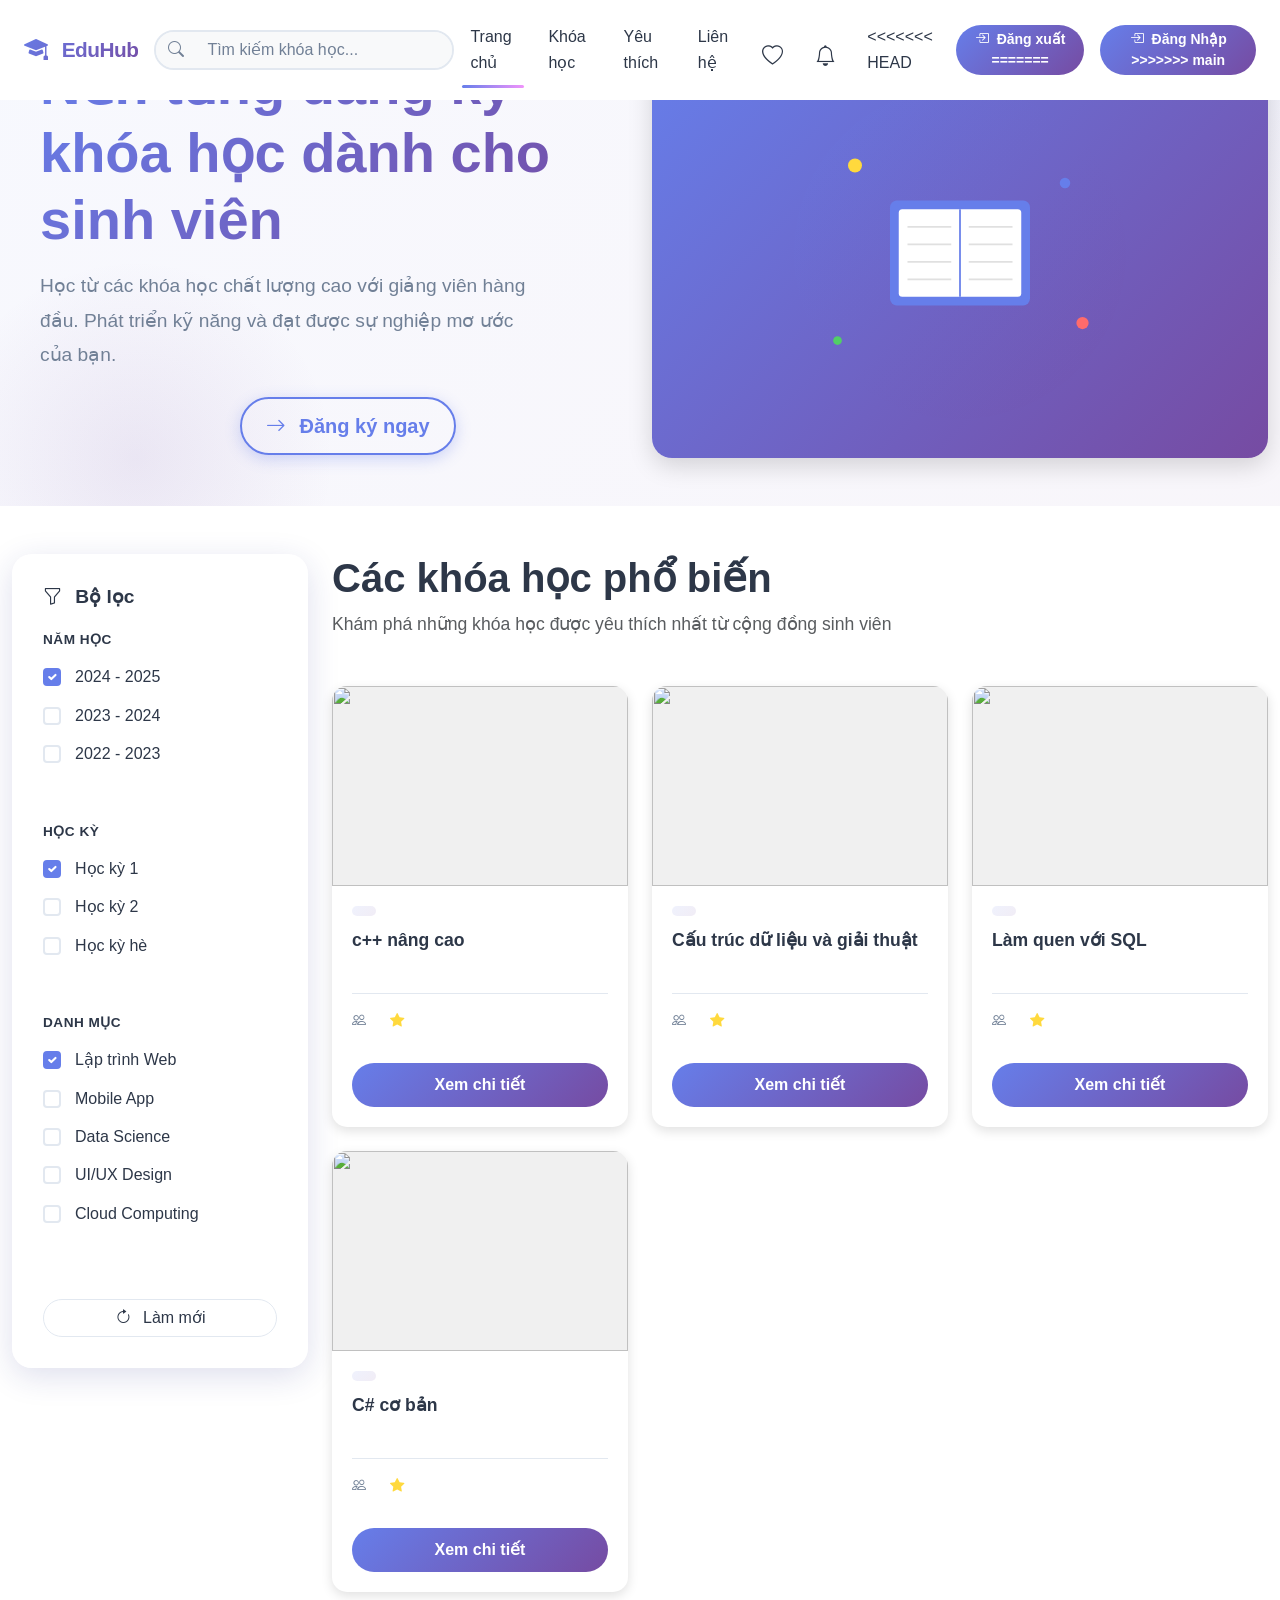
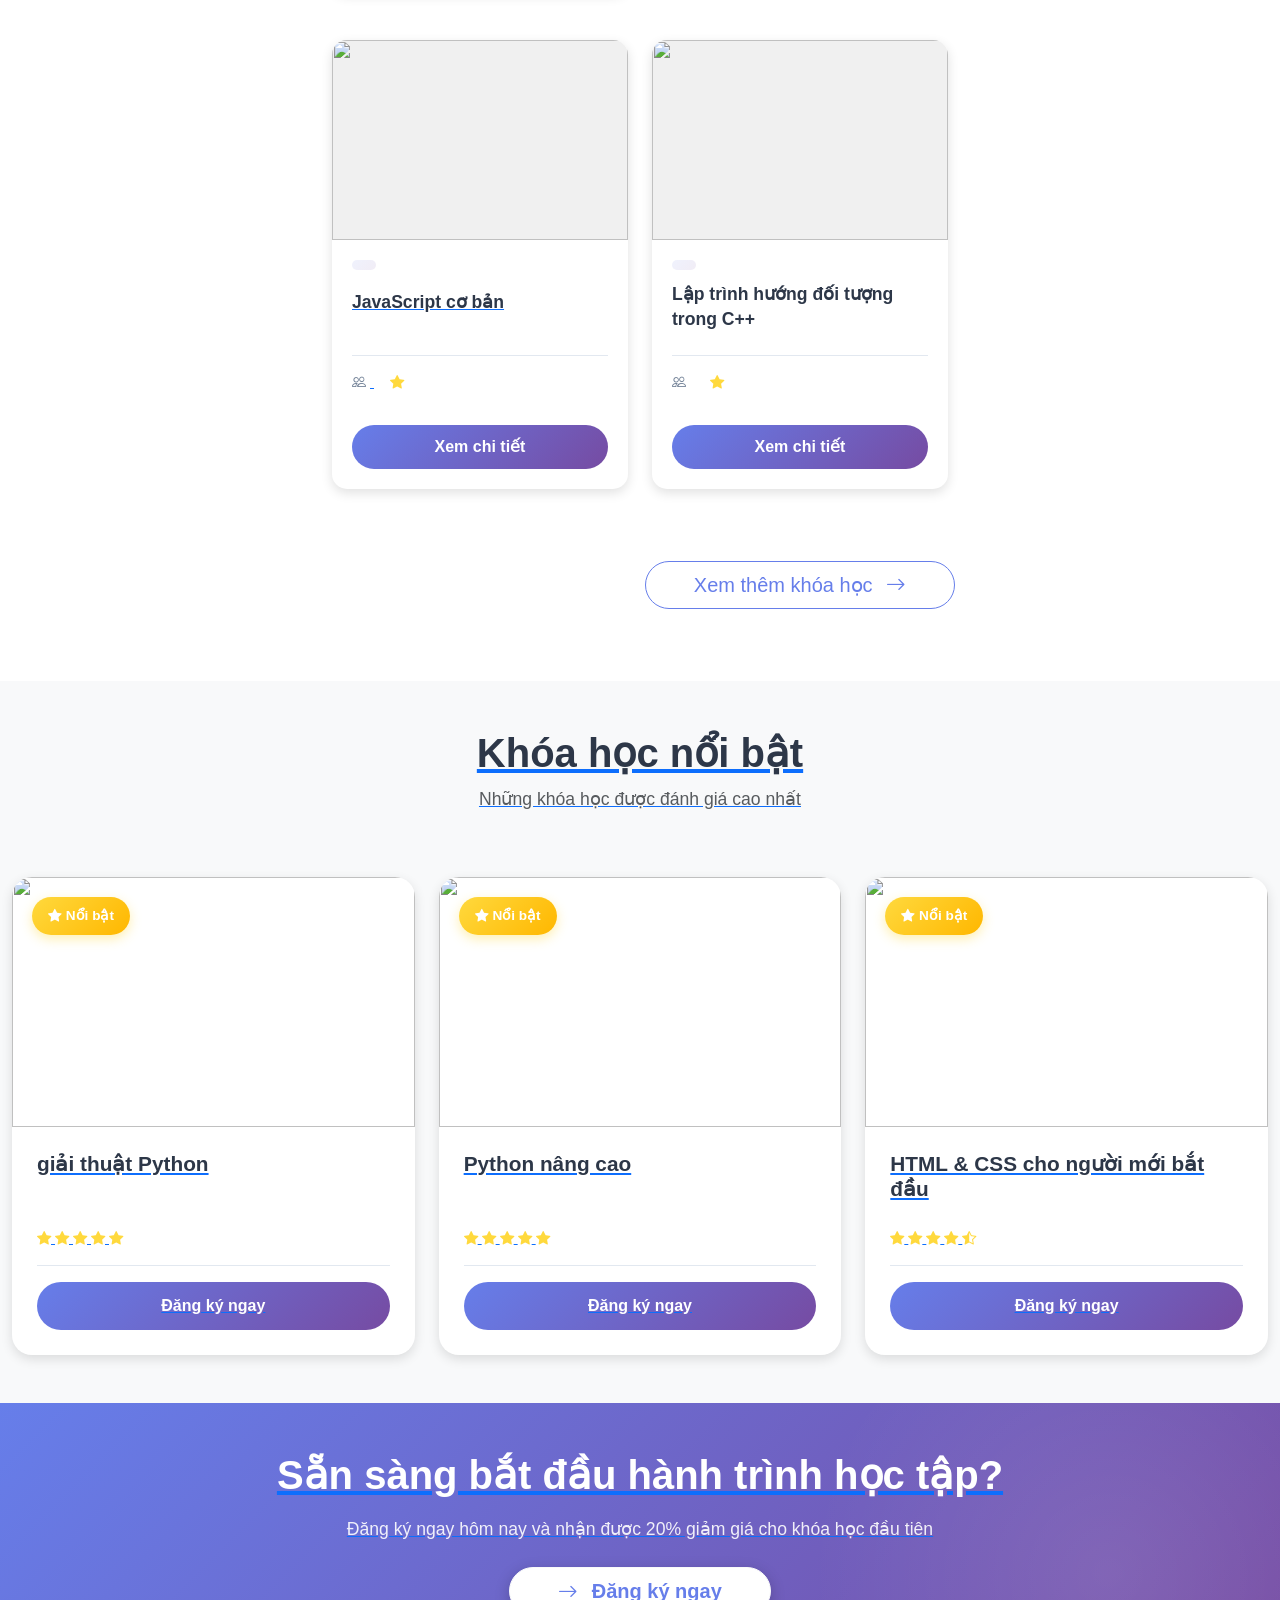
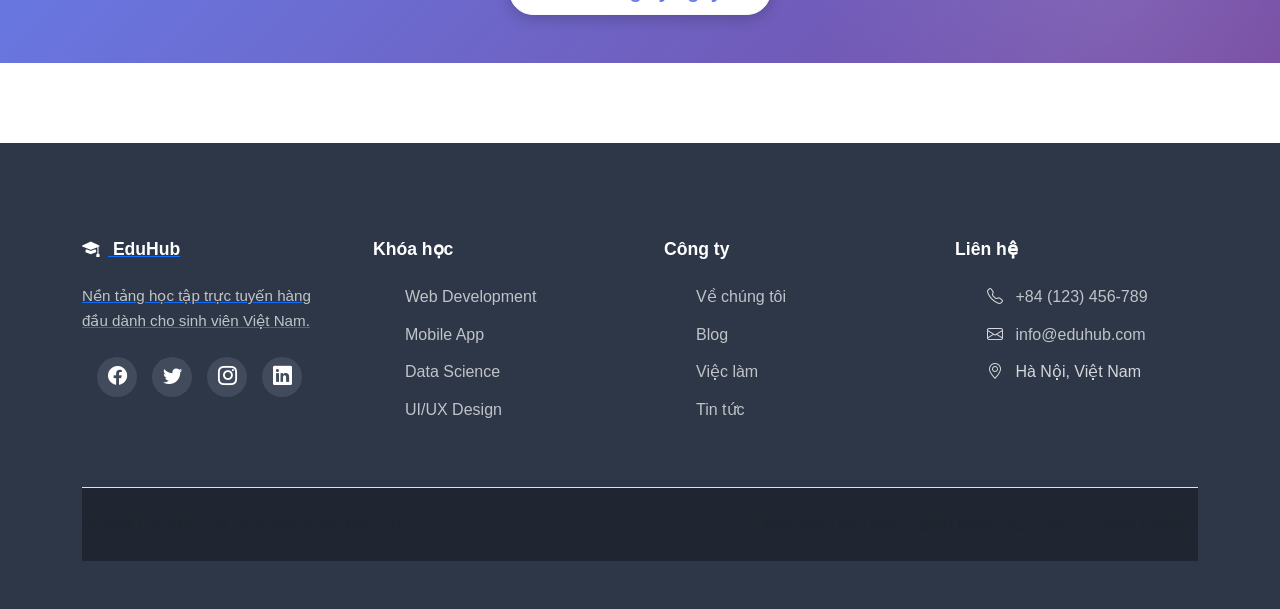
==== admin-features.html @ bdb5ed6a "đã sửa admin bao gồm api" ====
<!DOCTYPE html>
<html lang="vi">
<head>
    <meta charset="UTF-8">
    <meta name="viewport" content="width=device-width, initial-scale=1.0">
    <title>Quản lý Admin - StudyNote</title>
    <link rel="stylesheet" href="CSS/admin.css">
    <link rel="stylesheet" href="https://cdnjs.cloudflare.com/ajax/libs/font-awesome/6.4.0/css/all.min.css">
    <script defer src="JavaScript/API_JS/API.js"></script>
    <style>
        .content-section {
            display: none;
            padding: 30px;
        }
        .content-section.active {
            display: block;
        }
        .btn-primary {
            background-color: #7ec041;
            color: white;
            padding: 10px 20px;
            border: none;
            border-radius: 5px;
            cursor: pointer;
            font-weight: 600;
            transition: 0.3s;
        }
        .btn-primary:hover {
            background-color: #6ba433;
        }
        .btn-danger {
            background-color: #dc3545;
            color: white;
            padding: 8px 15px;
            border: none;
            border-radius: 3px;
            cursor: pointer;
            font-size: 12px;
        }
        .btn-edit {
            background-color: #ffc107;
            color: black;
            padding: 8px 15px;
            border: none;
            border-radius: 3px;
            cursor: pointer;
            font-size: 12px;
            margin-right: 5px;
        }
        table {
            width: 100%;
            border-collapse: collapse;
            margin-top: 20px;
            background: var(--bg-card);
        }
        table thead {
            background-color: #7ec041;
            color: white;
        }
        table th, table td {
            padding: 12px;
            text-align: left;
            border-bottom: 1px solid var(--border-color);
        }
        table tbody tr:hover {
            background-color: var(--bg-hover);
        }
        .modal {
            display: none;
            position: fixed;
            z-index: 1000;
            left: 0;
            top: 0;
            width: 100%;
            height: 100%;
            background-color: rgba(0, 0, 0, 0.7);
        }
        .modal.active {
            display: flex;
            align-items: center;
            justify-content: center;
        }
        .modal-content {
            background-color: var(--bg-card);
            padding: 30px;
            border-radius: 10px;
            width: 90%;
            max-width: 500px;
            max-height: 80vh;
            overflow-y: auto;
        }
        .modal-header {
            display: flex;
            justify-content: space-between;
            align-items: center;
            margin-bottom: 20px;
        }
        .modal-header h2 {
            margin: 0;
        }
        .close {
            background: none;
            border: none;
            font-size: 28px;
            cursor: pointer;
            color: var(--text-secondary);
        }
        .form-group {
            margin-bottom: 15px;
        }
        .form-group label {
            display: block;
            margin-bottom: 5px;
            font-weight: 600;
            color: var(--text-primary);
        }
        .form-group input,
        .form-group textarea,
        .form-group select {
            width: 100%;
            padding: 10px;
            border: 1px solid var(--border-color);
            border-radius: 5px;
            background-color: var(--bg-dark);
            color: var(--text-primary);
            font-family: inherit;
        }
        .form-group textarea {
            resize: vertical;
            min-height: 100px;
        }
        .form-actions {
            display: flex;
            gap: 10px;
            justify-content: flex-end;
            margin-top: 20px;
        }
        .upload-area {
            border: 2px dashed #7ec041;
            border-radius: 8px;
            padding: 40px;
            text-align: center;
            cursor: pointer;
            transition: 0.3s;
            background-color: var(--bg-hover);
        }
        .upload-area:hover {
            background-color: rgba(126, 192, 65, 0.1);
        }
        .upload-area i {
            font-size: 48px;
            color: #7ec041;
            margin-bottom: 10px;
        }
        .uploaded-files {
            margin-top: 30px;
        }
        .file-item {
            display: flex;
            justify-content: space-between;
            align-items: center;
            padding: 12px;
            background-color: var(--bg-hover);
            border-radius: 5px;
            margin-bottom: 10px;
        }
        .file-info {
            flex: 1;
        }
        .file-name {
            font-weight: 600;
            color: var(--text-primary);
        }
        .file-size {
            font-size: 12px;
            color: var(--text-secondary);
            margin-top: 5px;
        }
        .file-actions {
            display: flex;
            gap: 10px;
        }
        .search-box {
            margin-bottom: 20px;
        }
        .search-box input {
            width: 100%;
            max-width: 400px;
            padding: 10px 15px;
            border: 1px solid var(--border-color);
            border-radius: 5px;
            background-color: var(--bg-dark);
            color: var(--text-primary);
        }
        .stats-mini {
            display: grid;
            grid-template-columns: repeat(auto-fit, minmax(200px, 1fr));
            gap: 15px;
            margin-bottom: 30px;
        }
        .stat-mini-card {
            background-color: var(--bg-hover);
            padding: 20px;
            border-radius: 8px;
            text-align: center;
        }
        .stat-mini-card .number {
            font-size: 28px;
            font-weight: 700;
            color: #7ec041;
        }
        .stat-mini-card .label {
            font-size: 14px;
            color: var(--text-secondary);
            margin-top: 5px;
        }
        .no-data {
            text-align: center;
            padding: 40px;
            color: var(--text-secondary);
        }
    </style>
</head>
<body>
    <!-- Sidebar Overlay (mobile) -->
    <div class="sidebar-overlay" id="sidebarOverlay"></div>

    <div class="container">
        <!-- Sidebar --> 
        <aside class="sidebar">
            <div class="logo">
                <span class="logo-icon">📚</span>
                <span class="logo-text">StudyNote</span>
            </div>
            <nav class="sidebar-nav">
                <div class="nav-section">
                    <p class="section-title">QUẢN LÝ</p>
                    <ul class="nav-list">
                        <li class="nav-item active" data-tab="dashboard">
                            <i class="fas fa-th-large"></i>
                            <span>Bảng điều khiển</span>
                        </li>
                        <li class="nav-item" data-tab="users">
                            <i class="fas fa-users"></i>
                            <span>Người dùng</span>
                        </li>
                        <li class="nav-item" data-tab="notes">
                            <i class="fas fa-sticky-note"></i>
                            <span>Ghi chú</span>
                        </li>
                        <li class="nav-item" data-tab="uploads">
                            <i class="fas fa-cloud-upload-alt"></i>
                            <span>Tải lên</span>
                        </li>
                        <li class="nav-item" data-tab="downloads">
                            <i class="fas fa-cloud-download-alt"></i>
                            <span>Tải xuống</span>
                        </li>
                    </ul>
                </div>
            </nav>

            <!-- Admin Profile -->
            <div class="profile-wrapper">
                <div class="admin-profile" id="adminProfileBtn">
                    <img src="https://ui-avatars.com/api/?name=Admin&background=7ec041&color=fff&size=40&rounded=true" alt="Admin">
                    <div class="profile-info">
                        <p class="profile-name">Admin</p>
                        <p class="profile-role">Quản trị viên</p>
                    </div>
                </div>
                <div id="profileDropdown">
                    <button id="logoutBtn"><i class="fas fa-sign-out-alt"></i> Đăng xuất</button>
                </div>
            </div>
        </aside>

        <!-- Main Content -->
        <main class="main-content">
            <!-- Header -->
            <header class="header">
                <div class="header-left">
                    <h1 id="pageTitle">Bảng điều khiển</h1>
                </div>
                <div class="header-right">
                    <div class="header-icons">
                        <button class="icon-btn" id="themeToggleBtn">
                            <i class="fas fa-moon"></i>
                        </button>
                    </div>
                </div>
            </header>

            <!-- Dashboard Section -->
            <div id="dashboard" class="content-section active">
                <div class="stats-mini">
                    <div class="stat-mini-card">
                        <div class="number" id="totalUsersCount">0</div>
                        <div class="label">Tổng Người dùng</div>
                    </div>
                    <div class="stat-mini-card">
                        <div class="number" id="totalNotesCount">0</div>
                        <div class="label">Tổng Ghi chú</div>
                    </div>
                    <div class="stat-mini-card">
                        <div class="number" id="totalCommentsCount">0</div>
                        <div class="label">Tổng Bình luận</div>
                    </div>
                    <div class="stat-mini-card">
                        <div class="number" id="totalReviewsCount">0</div>
                        <div class="label">Tổng Đánh giá</div>
                    </div>
                </div>
            </div>

            <!-- Users Management Section -->
            <div id="users" class="content-section">
                <div style="display: flex; justify-content: space-between; align-items: center; margin-bottom: 20px;">
                    <h2>Quản lý Người dùng</h2>
                    <button class="btn-primary" id="addUserBtn">
                        <i class="fas fa-plus"></i> Thêm Người dùng
                    </button>
                </div>

                <div class="search-box">
                    <input type="text" id="userSearchInput" placeholder="Tìm kiếm theo email hoặc tên...">
                </div>

                <table id="usersTable">
                    <thead>
                        <tr>
                            <th>ID</th>
                            <th>Email</th>
                            <th>Tên</th>
                            <th>Role</th>
                            <th>Ngày tạo</th>
                            <th>Hành động</th>
                        </tr>
                    </thead>
                    <tbody id="usersTableBody">
                        <tr><td colspan="6" class="no-data">Đang tải dữ liệu...</td></tr>
                    </tbody>
                </table>
            </div>

            <!-- Notes Management Section -->
            <div id="notes" class="content-section">
                <div style="display: flex; justify-content: space-between; align-items: center; margin-bottom: 20px;">
                    <h2>Quản lý Ghi chú</h2>
                    <button class="btn-primary" id="addNoteBtn">
                        <i class="fas fa-plus"></i> Thêm Ghi chú
                    </button>
                </div>

                <div class="search-box">
                    <input type="text" id="noteSearchInput" placeholder="Tìm kiếm theo tiêu đề...">
                </div>

                <table id="notesTable">
                    <thead>
                        <tr>
                            <th>ID</th>
                            <th>Tiêu đề</th>
                            <th>Nội dung</th>
                            <th>Danh mục</th>
                            <th>Tác giả</th>
                            <th>Ngày tạo</th>
                            <th>Hành động</th>
                        </tr>
                    </thead>
                    <tbody id="notesTableBody">
                        <tr><td colspan="7" class="no-data">Đang tải dữ liệu...</td></tr>
                    </tbody>
                </table>
            </div>

            <!-- Uploads Management Section -->
            <div id="uploads" class="content-section">
                <h2 style="margin-bottom: 20px;">Quản lý Tải lên</h2>

                <div class="upload-area" id="uploadArea">
                    <i class="fas fa-cloud-upload-alt"></i>
                    <p><strong>Kéo & thả tệp hoặc nhấp để chọn</strong></p>
                    <small>Hỗ trợ PDF, Word, Image, Video...</small>
                    <input type="file" id="fileInput" style="display: none;" multiple>
                </div>

                <div class="uploaded-files">
                    <h3 style="margin-bottom: 15px;">Tệp đã tải lên</h3>
                    <div id="uploadedFilesList">
                        <div class="no-data">Chưa có tệp nào</div>
                    </div>
                </div>
            </div>

            <!-- Downloads Management Section -->
            <div id="downloads" class="content-section">
                <h2 style="margin-bottom: 20px;">Quản lý Tải xuống</h2>

                <table id="downloadsTable">
                    <thead>
                        <tr>
                            <th>Tên tệp</th>
                            <th>Loại</th>
                            <th>Kích thước</th>
                            <th>Lượt tải</th>
                            <th>Ngày tạo</th>
                            <th>Hành động</th>
                        </tr>
                    </thead>
                    <tbody id="downloadsTableBody">
                        <tr><td colspan="6" class="no-data">Đang tải dữ liệu...</td></tr>
                    </tbody>
                </table>
            </div>
        </main>
    </div>

    <!-- User Modal -->
    <div id="userModal" class="modal">
        <div class="modal-content">
            <div class="modal-header">
                <h2 id="userModalTitle">Thêm Người dùng</h2>
                <button class="close" onclick="closeModal('userModal')">&times;</button>
            </div>
            <form id="userForm">
                <div class="form-group">
                    <label>Email *</label>
                    <input type="email" id="userEmail" required>
                </div>
                <div class="form-group">
                    <label>Tên *</label>
                    <input type="text" id="userName" required>
                </div>
                <div class="form-group">
                    <label>Mật khẩu *</label>
                    <input type="password" id="userPassword" required>
                </div>
                <div class="form-group">
                    <label>Role</label>
                    <select id="userRole">
                        <option value="user">User</option>
                        <option value="admin">Admin</option>
                    </select>
                </div>
                <div class="form-actions">
                    <button type="button" class="btn-danger" onclick="closeModal('userModal')">Hủy</button>
                    <button type="submit" class="btn-primary">Lưu</button>
                </div>
            </form>
        </div>
    </div>

    <!-- Note Modal -->
    <div id="noteModal" class="modal">
        <div class="modal-content">
            <div class="modal-header">
                <h2 id="noteModalTitle">Thêm Ghi chú</h2>
                <button class="close" onclick="closeModal('noteModal')">&times;</button>
            </div>
            <form id="noteForm">
                <div class="form-group">
                    <label>Tiêu đề *</label>
                    <input type="text" id="noteTitle" required>
                </div>
                <div class="form-group">
                    <label>Nội dung *</label>
                    <textarea id="noteContent" required></textarea>
                </div>
                <div class="form-group">
                    <label>Danh mục</label>
                    <input type="text" id="noteCategory" placeholder="VD: Toán, Lý, Hóa...">
                </div>
                <div class="form-group">
                    <label>Tác giả</label>
                    <input type="text" id="noteAuthor">
                </div>
                <div class="form-actions">
                    <button type="button" class="btn-danger" onclick="closeModal('noteModal')">Hủy</button>
                    <button type="submit" class="btn-primary">Lưu</button>
                </div>
            </form>
        </div>
    </div>

    <script defer src="JavaScript/ADMIN_JS/admin-features.js"></script>
</body>
</html>
---- CSS/admin.css ----
* {
    margin: 0;
    padding: 0;
    box-sizing: border-box;
}

:root {
    --primary-color: #7ec041;
    --primary-light: #8dd651;
    --primary-dark: #6ba433;
    --bg-dark: #1a1f2e;
    --bg-darker: #0d1117;
    --bg-card: #1e2836;
    --bg-hover: #252f3f;
    --text-primary: #ffffff;
    --text-secondary: #a8b2ba;
    --text-tertiary: #727d88;
    --border-color: #2d3a4d;
    --chart-line: #8dd651;
    --chart-area: rgba(141, 214, 81, 0.1);
    --sidebar-bg-start: #1a2332;
    --sidebar-bg-end: #0d1117;
}

/* ---- LIGHT MODE ---- */
body[data-theme="light"] {
    --bg-dark: #f0f4f8;
    --bg-darker: #e2e8f0;
    --bg-card: #ffffff;
    --bg-hover: #f7fafc;
    --text-primary: #1a202c;
    --text-secondary: #4a5568;
    --text-tertiary: #718096;
    --border-color: #e2e8f0;
    --sidebar-bg-start: #1a2332;
    --sidebar-bg-end: #0d1117;
}

body[data-theme="light"] .search-box input {
    color: var(--text-primary);
}

body[data-theme="light"] table tbody tr:hover {
    background-color: rgba(126, 192, 65, 0.07);
}

body {
    font-family: -apple-system, BlinkMacSystemFont, 'Segoe UI', Roboto, 'Helvetica Neue', Arial, sans-serif;
    background-color: var(--bg-dark);
    color: var(--text-primary);
    overflow-x: hidden;
}

/* Layout */
.container {
    display: flex;
    height: 100vh;
    background-color: var(--bg-dark);
}

/* Sidebar */
.sidebar {
    width: 170px;
    background: linear-gradient(180deg, var(--sidebar-bg-start) 0%, var(--sidebar-bg-end) 100%);
    border-right: 1px solid var(--border-color);
    display: flex;
    flex-direction: column;
    padding: 20px 15px;
    overflow-y: auto;
    flex-shrink: 0;
    transition: transform 0.3s ease;
    z-index: 200;
}

.logo {
    display: flex;
    align-items: center;
    gap: 8px;
    margin-bottom: 35px;
    font-size: 18px;
    font-weight: 700;
    letter-spacing: -0.5px;
}

.logo-icon {
    font-size: 22px;
}

.logo-text {
    color: var(--text-primary);
    font-size: 16px;
}

.nav-section {
    margin-bottom: 40px;
}

.section-title {
    font-size: 10px;
    font-weight: 600;
    color: var(--text-tertiary);
    text-transform: uppercase;
    letter-spacing: 0.5px;
    margin-bottom: 12px;
}

.nav-list {
    list-style: none;
}

.nav-item {
    display: flex;
    align-items: center;
    gap: 10px;
    padding: 10px 12px;
    margin-bottom: 6px;
    border-radius: 6px;
    cursor: pointer;
    transition: all 0.3s ease;
    color: var(--text-secondary);
    font-size: 13px;
}

.nav-item:hover {
    background-color: var(--bg-hover);
    color: var(--primary-light);
}

.nav-item.active {
    background-color: rgba(126, 192, 65, 0.15);
    color: var(--primary-color);
    border-left: 3px solid var(--primary-color);
    padding-left: 9px;
}

.nav-item i {
    width: 16px;
    text-align: center;
    font-size: 14px;
}

.sidebar-nav {
    flex: 1;
    overflow-y: auto;
}

/* Upgrade Section */
.upgrade-section {
    background: linear-gradient(135deg, #7ec041 0%, #6ba433 100%);
    border-radius: 10px;
    padding: 18px 15px;
    margin-bottom: 18px;
    text-align: center;
}

.upgrade-section h3 {
    font-size: 13px;
    font-weight: 600;
    margin-bottom: 6px;
}

.upgrade-section p {
    font-size: 11px;
    margin-bottom: 12px;
    opacity: 0.9;
}

.upgrade-btn {
    width: 100%;
    padding: 8px;
    background-color: rgba(255, 255, 255, 0.2);
    border: 1px solid rgba(255, 255, 255, 0.3);
    color: white;
    border-radius: 5px;
    font-size: 11px;
    font-weight: 600;
    cursor: pointer;
    transition: all 0.3s ease;
}

.upgrade-btn:hover {
    background-color: rgba(255, 255, 255, 0.3);
}

/* Admin Profile */
.admin-profile {
    display: flex;
    align-items: center;
    gap: 10px;
    padding: 10px;
    border-radius: 8px;
    background-color: var(--bg-hover);
    cursor: pointer;
}

.admin-profile img {
    width: 36px;
    height: 36px;
    border-radius: 6px;
}

.profile-info {
    flex: 1;
}

.profile-name {
    font-size: 12px;
    font-weight: 600;
    margin-bottom: 1px;
}

.profile-role {
    font-size: 11px;
    color: var(--text-tertiary);
}

.admin-profile i {
    color: var(--text-tertiary);
    font-size: 12px;
}

/* Main Content */
.main-content {
    flex: 1;
    display: flex;
    flex-direction: column;
    overflow-y: auto;
    background-color: var(--bg-dark);
}

/* Header */
.header {
    display: flex;
    justify-content: space-between;
    align-items: center;
    padding: 25px 35px;
    border-bottom: 1px solid var(--border-color);
    background-color: var(--bg-dark);
}

.header-left h1 {
    font-size: 26px;
    font-weight: 700;
    margin-bottom: 6px;
}

.subtitle {
    font-size: 13px;
    color: var(--text-secondary);
}

.header-right {
    display: flex;
    align-items: center;
    gap: 18px;
}

.search-box {
    display: flex;
    align-items: center;
    gap: 10px;
    background-color: var(--bg-card);
    padding: 9px 14px;
    border-radius: 8px;
    border: 1px solid var(--border-color);
    flex-basis: 280px;
}

.search-box i {
    color: var(--text-tertiary);
    font-size: 13px;
}

.search-box input {
    flex: 1;
    background: none;
    border: none;
    outline: none;
    color: var(--text-primary);
    font-size: 13px;
}

.search-box input::placeholder {
    color: var(--text-tertiary);
}

.date-range {
    display: flex;
    align-items: center;
    gap: 8px;
    padding: 9px 14px;
    background-color: var(--bg-card);
    border-radius: 8px;
    border: 1px solid var(--border-color);
    font-size: 12px;
    color: var(--text-secondary);
}

.date-range i {
    color: var(--text-tertiary);
    font-size: 12px;
}

.header-icons {
    display: flex;
    gap: 10px;
}

.icon-btn {
    width: 36px;
    height: 36px;
    border-radius: 6px;
    border: 1px solid var(--border-color);
    background-color: var(--bg-card);
    color: var(--text-secondary);
    cursor: pointer;
    transition: all 0.3s ease;
    display: flex;
    align-items: center;
    justify-content: center;
    font-size: 14px;
}

.icon-btn:hover {
    border-color: var(--primary-color);
    color: var(--primary-color);
}

.notification-btn {
    position: relative;
}

.notification-badge {
    position: absolute;
    top: -5px;
    right: -5px;
    background-color: #ff4757;
    color: white;
    width: 20px;
    height: 20px;
    border-radius: 50%;
    display: flex;
    align-items: center;
    justify-content: center;
    font-size: 11px;
    font-weight: 600;
}

/* Dashboard */
.dashboard {
    flex: 1;
    padding: 25px 35px;
    overflow-y: auto;
}

/* Stats Grid */
.stats-grid {
    display: grid;
    grid-template-columns: repeat(6, 1fr);
    gap: 18px;
    margin-bottom: 35px;
}

.stat-card {
    background-color: var(--bg-card);
    border: 1px solid var(--border-color);
    border-radius: 10px;
    padding: 20px;
    display: flex;
    flex-direction: column;
    gap: 12px;
    transition: all 0.3s ease;
}

.stat-card:hover {
    border-color: var(--primary-color);
    transform: translateY(-2px);
}

.stat-icon {
    width: 44px;
    height: 44px;
    border-radius: 8px;
    display: flex;
    align-items: center;
    justify-content: center;
    font-size: 22px;
}

.users-icon {
    background-color: rgba(126, 192, 65, 0.2);
    color: var(--primary-light);
}

.notes-icon {
    background-color: rgba(255, 99, 71, 0.2);
    color: #ff6347;
}

.uploads-icon {
    background-color: rgba(30, 150, 243, 0.2);
    color: #1e96f3;
}

.downloads-icon {
    background-color: rgba(124, 179, 66, 0.2);
    color: #7cb342;
}

.active-icon {
    background-color: rgba(233, 30, 99, 0.2);
    color: #e91e63;
}

.storage-icon {
    background-color: rgba(255, 193, 7, 0.2);
    color: #ffc107;
}

.stat-content {
    flex: 1;
}

.stat-label {
    font-size: 12px;
    color: var(--text-secondary);
    font-weight: 500;
}

.stat-value {
    font-size: 22px;
    font-weight: 700;
}

.stat-change {
    font-size: 11px;
    display: flex;
    align-items: center;
    gap: 4px;
}

.stat-change.positive {
    color: var(--primary-light);
}

.stat-change i {
    font-size: 9px;
}

.storage-progress {
    display: flex;
    align-items: center;
    gap: 12px;
}

.progress-bar {
    flex: 1;
    height: 6px;
    background-color: var(--bg-hover);
    border-radius: 3px;
    overflow: hidden;
}

.progress-fill {
    height: 100%;
    background: linear-gradient(90deg, var(--primary-color), var(--primary-light));
    border-radius: 3px;
}

.progress-text {
    font-size: 12px;
    color: var(--primary-color);
    font-weight: 600;
    min-width: 35px;
    text-align: right;
}

/* Charts Row */
.charts-row {
    display: grid;
    grid-template-columns: 2fr 1fr;
    gap: 18px;
    margin-bottom: 30px;
}

.right-charts {
    display: grid;
    grid-template-columns: 1fr 1fr;
    gap: 18px;
}

.chart-container {
    background-color: var(--bg-card);
    border: 1px solid var(--border-color);
    border-radius: 10px;
    padding: 22px;
}

.chart-header {
    display: flex;
    justify-content: space-between;
    align-items: center;
    margin-bottom: 18px;
}

.chart-header h2 {
    font-size: 15px;
    font-weight: 600;
}

.chart-meta {
    font-size: 11px;
    color: var(--text-tertiary);
}

.chart-filter select {
    background-color: var(--bg-hover);
    border: 1px solid var(--border-color);
    color: var(--text-secondary);
    padding: 6px 10px;
    border-radius: 5px;
    font-size: 11px;
    cursor: pointer;
}

.user-activity-content {
    display: flex;
    gap: 18px;
    align-items: center;
}

#userActivityChart {
    max-width: 140px;
    max-height: 140px;
}

.activity-legend {
    flex: 1;
    display: flex;
    flex-direction: column;
    justify-content: center;
    gap: 10px;
}

.legend-item {
    display: flex;
    align-items: center;
    gap: 8px;
    font-size: 11px;
}

.legend-dot {
    width: 12px;
    height: 12px;
    border-radius: 2px;
}

.legend-dot.active-users {
    background-color: var(--primary-light);
}

.legend-dot.inactive-users {
    background-color: #6c757d;
}

.legend-dot.new-users {
    background-color: #1e96f3;
}

/* Categories */
.categories-list {
    display: flex;
    flex-direction: column;
    gap: 10px;
}

.category-item {
    display: flex;
    align-items: center;
    gap: 10px;
    padding: 10px;
    background-color: var(--bg-hover);
    border-radius: 8px;
    transition: all 0.3s ease;
}

.category-item:hover {
    background-color: rgba(126, 192, 65, 0.1);
}

.category-icon {
    width: 38px;
    height: 38px;
    border-radius: 8px;
    display: flex;
    align-items: center;
    justify-content: center;
    font-size: 16px;
}

.category-icon.physics {
    background-color: rgba(126, 192, 65, 0.2);
    color: var(--primary-light);
}

.category-icon.chemistry {
    background-color: rgba(255, 99, 71, 0.2);
    color: #ff6347;
}

.category-icon.math {
    background-color: rgba(30, 150, 243, 0.2);
    color: #1e96f3;
}

.category-icon.biology {
    background-color: rgba(76, 175, 80, 0.2);
    color: #4caf50;
}

.category-icon.cs {
    background-color: rgba(233, 30, 99, 0.2);
    color: #e91e63;
}

.category-info {
    flex: 1;
}

.category-name {
    font-size: 12px;
    font-weight: 600;
    margin-bottom: 1px;
}

.category-count {
    font-size: 11px;
    color: var(--text-tertiary);
}

.view-all {
    color: var(--primary-light);
    text-decoration: none;
    font-size: 11px;
    font-weight: 600;
    margin-top: 6px;
    display: inline-block;
    transition: all 0.3s ease;
}

.view-all:hover {
    color: var(--primary-color);
}

/* Tables Section */
.tables-row {
    display: grid;
    grid-template-columns: 2fr 1fr;
    gap: 20px;
    margin-bottom: 40px;
}

.table-container {
    background-color: var(--bg-card);
    border: 1px solid var(--border-color);
    border-radius: 12px;
    padding: 24px;
    overflow-x: auto;
}

.table-header {
    display: flex;
    justify-content: space-between;
    align-items: center;
    margin-bottom: 20px;
}

.table-header h2 {
    font-size: 16px;
    font-weight: 600;
}

table {
    width: 100%;
    border-collapse: collapse;
}

table thead {
    border-bottom: 1px solid var(--border-color);
}

table th {
    text-align: left;
    padding: 12px;
    font-size: 12px;
    font-weight: 600;
    color: var(--text-secondary);
    text-transform: uppercase;
    letter-spacing: 0.5px;
}

table td {
    padding: 14px 12px;
    font-size: 13px;
    border-bottom: 1px solid var(--border-color);
}

table tbody tr:hover {
    background-color: rgba(126, 192, 65, 0.05);
}

.badge {
    display: inline-block;
    padding: 4px 10px;
    border-radius: 4px;
    font-size: 11px;
    font-weight: 600;
}

.badge.category-physics {
    background-color: rgba(126, 192, 65, 0.2);
    color: var(--primary-light);
}

.badge.category-chemistry {
    background-color: rgba(255, 99, 71, 0.2);
    color: #ff6347;
}

.badge.category-math {
    background-color: rgba(30, 150, 243, 0.2);
    color: #1e96f3;
}

.badge.category-biology {
    background-color: rgba(76, 175, 80, 0.2);
    color: #4caf50;
}

.badge.category-cs {
    background-color: rgba(233, 30, 99, 0.2);
    color: #e91e63;
}

.status {
    display: inline-block;
    padding: 4px 10px;
    border-radius: 4px;
    font-size: 11px;
    font-weight: 600;
}

.status.published {
    background-color: rgba(76, 175, 80, 0.2);
    color: #4caf50;
}

/* Activity Container */
.activity-container {
    background-color: var(--bg-card);
    border: 1px solid var(--border-color);
    border-radius: 12px;
    padding: 24px;
}

.activity-header {
    display: flex;
    justify-content: space-between;
    align-items: center;
    margin-bottom: 20px;
}

.activity-header h2 {
    font-size: 16px;
    font-weight: 600;
}

.activity-list {
    display: flex;
    flex-direction: column;
    gap: 16px;
}

.activity-item {
    display: flex;
    align-items: flex-start;
    gap: 12px;
    padding: 12px;
    background-color: var(--bg-hover);
    border-radius: 8px;
}

.activity-icon {
    width: 36px;
    height: 36px;
    border-radius: 8px;
    display: flex;
    align-items: center;
    justify-content: center;
    font-size: 16px;
    flex-shrink: 0;
}

.activity-icon.new-user {
    background-color: rgba(76, 175, 80, 0.2);
    color: #4caf50;
}

.activity-icon.upload {
    background-color: rgba(30, 150, 243, 0.2);
    color: #1e96f3;
}

.activity-icon.download {
    background-color: rgba(255, 152, 0, 0.2);
    color: #ff9800;
}

.activity-icon.deleted {
    background-color: rgba(244, 67, 54, 0.2);
    color: #f44336;
}

.activity-icon.created {
    background-color: rgba(156, 39, 176, 0.2);
    color: #9c27b0;
}

.activity-content {
    flex: 1;
}

.activity-title {
    font-size: 13px;
    font-weight: 600;
    margin-bottom: 3px;
}

.activity-detail {
    font-size: 12px;
    color: var(--text-tertiary);
}

.activity-time {
    font-size: 12px;
    color: var(--text-tertiary);
    white-space: nowrap;
    margin-left: 12px;
}

/* Bottom Charts Row */
.bottom-charts-row {
    display: grid;
    grid-template-columns: repeat(auto-fit, minmax(300px, 1fr));
    gap: 20px;
}

.storage-content {
    display: flex;
    gap: 30px;
    align-items: center;
}

#storageChart {
    max-width: 180px;
    max-height: 180px;
}

.storage-breakdown {
    display: flex;
    flex-direction: column;
    gap: 16px;
    flex: 1;
}

.storage-item {
    display: flex;
    justify-content: space-between;
    align-items: center;
    padding: 12px 0;
}

.storage-label {
    font-size: 13px;
}

.storage-value {
    font-size: 14px;
    font-weight: 600;
}

/* System Status */
.status-list {
    display: flex;
    flex-direction: column;
    gap: 16px;
}

.status-item {
    display: flex;
    align-items: center;
    gap: 12px;
    padding: 12px;
    background-color: var(--bg-hover);
    border-radius: 8px;
}

.status-dot {
    width: 8px;
    height: 8px;
    border-radius: 50%;
    animation: pulse 2s infinite;
}

.status-dot.online {
    background-color: #4caf50;
}

@keyframes pulse {
    0%, 100% {
        opacity: 1;
    }
    50% {
        opacity: 0.5;
    }
}

.status-label {
    font-size: 13px;
    flex: 1;
}

.status-value {
    font-size: 12px;
    color: var(--text-secondary);
    font-weight: 600;
}

/* Scrollbar Styling */
::-webkit-scrollbar {
    width: 8px;
    height: 8px;
}

::-webkit-scrollbar-track {
    background: var(--bg-dark);
}

::-webkit-scrollbar-thumb {
    background: var(--border-color);
    border-radius: 4px;
}

::-webkit-scrollbar-thumb:hover {
    background: var(--primary-color);
}

/* ============================================================
   HAMBURGER BUTTON
   ============================================================ */
.hamburger-btn {
    display: none;
    width: 38px;
    height: 38px;
    border: 1px solid var(--border-color);
    border-radius: 8px;
    background: var(--bg-card);
    color: var(--text-primary);
    font-size: 18px;
    cursor: pointer;
    align-items: center;
    justify-content: center;
    flex-shrink: 0;
    transition: all 0.2s;
}
.hamburger-btn:hover {
    border-color: var(--primary-color);
    color: var(--primary-color);
}

/* Sidebar Overlay */
.sidebar-overlay {
    display: none;
    position: fixed;
    inset: 0;
    background: rgba(0,0,0,0.55);
    z-index: 190;
    backdrop-filter: blur(2px);
}
.sidebar-overlay.active {
    display: block;
}

/* ============================================================
   PROFILE DROPDOWN
   ============================================================ */
.profile-wrapper {
    position: relative;
}

#profileDropdown {
    display: none;
    position: absolute;
    bottom: calc(100% + 10px);
    left: 0;
    right: 0;
    background: var(--bg-card);
    border: 1px solid var(--border-color);
    border-radius: 10px;
    overflow: hidden;
    z-index: 300;
    box-shadow: 0 8px 30px rgba(0,0,0,0.3);
}
#profileDropdown.show { display: block; }
#profileDropdown a, #profileDropdown button {
    display: flex;
    align-items: center;
    gap: 10px;
    width: 100%;
    padding: 11px 14px;
    font-size: 13px;
    color: var(--text-secondary);
    background: none;
    border: none;
    cursor: pointer;
    text-decoration: none;
    transition: background 0.2s;
}
#profileDropdown a:hover, #profileDropdown button:hover {
    background: var(--bg-hover);
    color: var(--text-primary);
}
#profileDropdown .divider {
    height: 1px;
    background: var(--border-color);
    margin: 4px 0;
}
#dropdownLogout { color: #f44336 !important; }

/* ============================================================
   NOTIFICATION PANEL
   ============================================================ */
.notif-panel {
    position: fixed;
    top: 70px;
    right: 20px;
    width: 320px;
    background: var(--bg-card);
    border: 1px solid var(--border-color);
    border-radius: 12px;
    z-index: 1000;
    box-shadow: 0 12px 40px rgba(0,0,0,0.35);
    animation: slideDown 0.2s ease;
}
@keyframes slideDown {
    from { opacity: 0; transform: translateY(-8px); }
    to   { opacity: 1; transform: translateY(0); }
}
.notif-header {
    display: flex;
    justify-content: space-between;
    align-items: center;
    padding: 16px 18px 12px;
    border-bottom: 1px solid var(--border-color);
}
.notif-header h3 { font-size: 14px; font-weight: 600; }
.notif-close {
    background: none; border: none;
    color: var(--text-tertiary);
    cursor: pointer; font-size: 14px;
    transition: color 0.2s;
}
.notif-close:hover { color: #f44336; }
.notif-list { padding: 8px 0; max-height: 300px; overflow-y: auto; }
.notif-item {
    display: flex;
    align-items: flex-start;
    gap: 12px;
    padding: 12px 18px;
    transition: background 0.2s;
    cursor: pointer;
}
.notif-item:hover { background: var(--bg-hover); }
.notif-icon { color: var(--primary-light); margin-top: 2px; font-size: 14px; }
.notif-title { font-size: 13px; font-weight: 500; margin-bottom: 2px; }
.notif-time { font-size: 11px; color: var(--text-tertiary); }

/* ============================================================
   TOAST
   ============================================================ */
.toast {
    position: fixed;
    bottom: 24px;
    left: 50%;
    transform: translateX(-50%) translateY(20px);
    background: var(--bg-card);
    border: 1px solid var(--border-color);
    color: var(--text-primary);
    padding: 12px 22px;
    border-radius: 10px;
    font-size: 13px;
    z-index: 9999;
    opacity: 0;
    transition: all 0.35s ease;
    box-shadow: 0 8px 30px rgba(0,0,0,0.3);
    white-space: nowrap;
}
.toast.show {
    opacity: 1;
    transform: translateX(-50%) translateY(0);
}
.toast-info { border-left: 4px solid var(--primary-color); }
.toast-error { border-left: 4px solid #f44336; }

/* ============================================================
   RESPONSIVE
   ============================================================ */
@media (max-width: 1200px) {
    .charts-row {
        grid-template-columns: 1fr;
    }
    .right-charts {
        grid-template-columns: 1fr 1fr;
    }
    .tables-row {
        grid-template-columns: 1fr;
    }
    .stats-grid {
        grid-template-columns: repeat(3, 1fr);
    }
}

@media (max-width: 900px) {
    .right-charts {
        grid-template-columns: 1fr;
    }
    .bottom-charts-row {
        grid-template-columns: repeat(2, 1fr);
    }
}

@media (max-width: 768px) {
    /* Hamburger visible */
    .hamburger-btn { display: flex; }

    .container {
        flex-direction: column;
        height: auto;
        min-height: 100vh;
    }

    /* Sidebar slides in from left */
    .sidebar {
        position: fixed;
        top: 0;
        left: 0;
        width: 240px;
        height: 100vh;
        transform: translateX(-100%);
        z-index: 200;
    }
    .sidebar.open {
        transform: translateX(0);
        box-shadow: 4px 0 20px rgba(0,0,0,0.4);
    }

    .main-content {
        height: auto;
        overflow: visible;
        min-height: 100vh;
    }

    .header {
        flex-direction: row;
        flex-wrap: wrap;
        gap: 12px;
        padding: 14px 18px;
        align-items: center;
    }

    .header-left {
        flex: 1;
        min-width: 0;
    }
    .header-left h1 { font-size: 20px; }
    .subtitle { display: none; }

    .header-right {
        display: flex;
        flex-wrap: wrap;
        gap: 10px;
        width: 100%;
    }

    .search-box {
        flex: 1;
        min-width: 160px;
        flex-basis: auto;
    }
    .date-range { display: none; }

    .stats-grid {
        grid-template-columns: repeat(2, 1fr);
    }

    .dashboard {
        padding: 16px;
    }

    .storage-content {
        flex-direction: column;
    }

    .tables-row {
        grid-template-columns: 1fr;
    }

    .charts-row {
        grid-template-columns: 1fr;
    }

    .right-charts {
        grid-template-columns: 1fr;
    }

    .bottom-charts-row {
        grid-template-columns: 1fr;
    }

    .table-container {
        padding: 16px;
    }

    table th, table td {
        padding: 10px 8px;
        font-size: 12px;
    }

    /* Hide less important columns on mobile */
    table thead tr th:nth-child(3),
    table tbody tr td:nth-child(3),
    table thead tr th:nth-child(5),
    table tbody tr td:nth-child(5),
    table thead tr th:nth-child(6),
    table tbody tr td:nth-child(6) {
        display: none;
    }
}

@media (max-width: 480px) {
    .stats-grid {
        grid-template-columns: 1fr 1fr;
        gap: 10px;
    }

    .header {
        padding: 12px;
    }

    .header-left h1 { font-size: 18px; }

    .stat-card {
        padding: 14px;
        gap: 8px;
    }

    .stat-value { font-size: 18px; }

    .notif-panel {
        width: calc(100vw - 32px);
        right: 16px;
    }

    .dashboard {
        padding: 12px;
    }

    .chart-container {
        padding: 14px;
    }
}
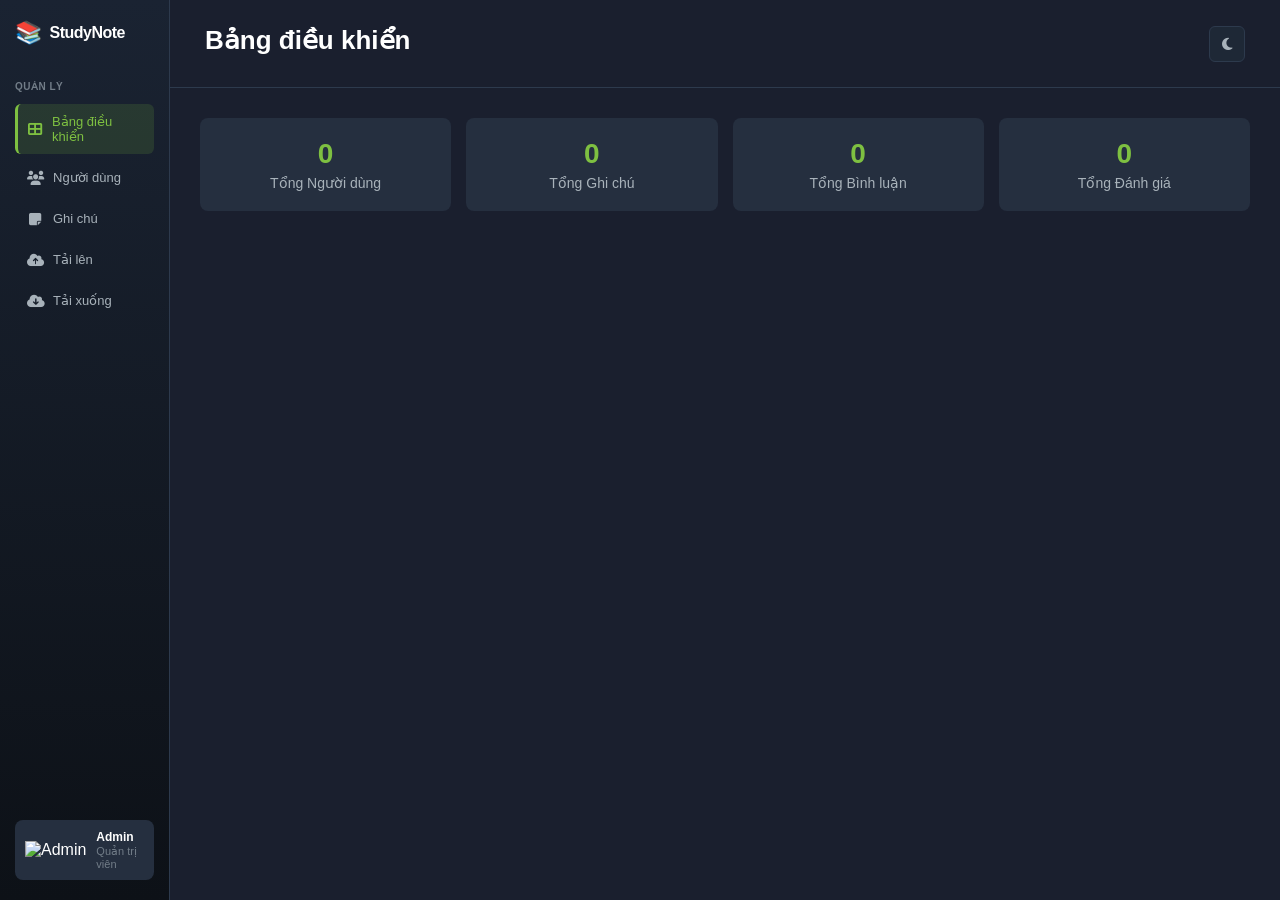
==== commit 981f8f89: "thêm trang khóa học" ====
--- a/admin-features.html
+++ b/admin-features.html
@@ -1,488 +1,545 @@
-<!DOCTYPE html>
+<!doctype html>
 <html lang="vi">
-<head>
-    <meta charset="UTF-8">
-    <meta name="viewport" content="width=device-width, initial-scale=1.0">
+  <head>
+    <meta charset="UTF-8" />
+    <meta name="viewport" content="width=device-width, initial-scale=1.0" />
     <title>Quản lý Admin - StudyNote</title>
-    <link rel="stylesheet" href="CSS/admin.css">
-    <link rel="stylesheet" href="https://cdnjs.cloudflare.com/ajax/libs/font-awesome/6.4.0/css/all.min.css">
+    <link rel="stylesheet" href="./CSS/admin.css" />
+    <link
+      rel="stylesheet"
+      href="https://cdnjs.cloudflare.com/ajax/libs/font-awesome/6.4.0/css/all.min.css"
+    />
     <script defer src="JavaScript/API_JS/API.js"></script>
     <style>
-        .content-section {
-            display: none;
-            padding: 30px;
-        }
-        .content-section.active {
-            display: block;
-        }
-        .btn-primary {
-            background-color: #7ec041;
-            color: white;
-            padding: 10px 20px;
-            border: none;
-            border-radius: 5px;
-            cursor: pointer;
-            font-weight: 600;
-            transition: 0.3s;
-        }
-        .btn-primary:hover {
-            background-color: #6ba433;
-        }
-        .btn-danger {
-            background-color: #dc3545;
-            color: white;
-            padding: 8px 15px;
-            border: none;
-            border-radius: 3px;
-            cursor: pointer;
-            font-size: 12px;
-        }
-        .btn-edit {
-            background-color: #ffc107;
-            color: black;
-            padding: 8px 15px;
-            border: none;
-            border-radius: 3px;
-            cursor: pointer;
-            font-size: 12px;
-            margin-right: 5px;
-        }
-        table {
-            width: 100%;
-            border-collapse: collapse;
-            margin-top: 20px;
-            background: var(--bg-card);
-        }
-        table thead {
-            background-color: #7ec041;
-            color: white;
-        }
-        table th, table td {
-            padding: 12px;
-            text-align: left;
-            border-bottom: 1px solid var(--border-color);
-        }
-        table tbody tr:hover {
-            background-color: var(--bg-hover);
-        }
-        .modal {
-            display: none;
-            position: fixed;
-            z-index: 1000;
-            left: 0;
-            top: 0;
-            width: 100%;
-            height: 100%;
-            background-color: rgba(0, 0, 0, 0.7);
-        }
-        .modal.active {
-            display: flex;
-            align-items: center;
-            justify-content: center;
-        }
-        .modal-content {
-            background-color: var(--bg-card);
-            padding: 30px;
-            border-radius: 10px;
-            width: 90%;
-            max-width: 500px;
-            max-height: 80vh;
-            overflow-y: auto;
-        }
-        .modal-header {
-            display: flex;
-            justify-content: space-between;
-            align-items: center;
-            margin-bottom: 20px;
-        }
-        .modal-header h2 {
-            margin: 0;
-        }
-        .close {
-            background: none;
-            border: none;
-            font-size: 28px;
-            cursor: pointer;
-            color: var(--text-secondary);
-        }
-        .form-group {
-            margin-bottom: 15px;
-        }
-        .form-group label {
-            display: block;
-            margin-bottom: 5px;
-            font-weight: 600;
-            color: var(--text-primary);
-        }
-        .form-group input,
-        .form-group textarea,
-        .form-group select {
-            width: 100%;
-            padding: 10px;
-            border: 1px solid var(--border-color);
-            border-radius: 5px;
-            background-color: var(--bg-dark);
-            color: var(--text-primary);
-            font-family: inherit;
-        }
-        .form-group textarea {
-            resize: vertical;
-            min-height: 100px;
-        }
-        .form-actions {
-            display: flex;
-            gap: 10px;
-            justify-content: flex-end;
-            margin-top: 20px;
-        }
-        .upload-area {
-            border: 2px dashed #7ec041;
-            border-radius: 8px;
-            padding: 40px;
-            text-align: center;
-            cursor: pointer;
-            transition: 0.3s;
-            background-color: var(--bg-hover);
-        }
-        .upload-area:hover {
-            background-color: rgba(126, 192, 65, 0.1);
-        }
-        .upload-area i {
-            font-size: 48px;
-            color: #7ec041;
-            margin-bottom: 10px;
-        }
-        .uploaded-files {
-            margin-top: 30px;
-        }
-        .file-item {
-            display: flex;
-            justify-content: space-between;
-            align-items: center;
-            padding: 12px;
-            background-color: var(--bg-hover);
-            border-radius: 5px;
-            margin-bottom: 10px;
-        }
-        .file-info {
-            flex: 1;
-        }
-        .file-name {
-            font-weight: 600;
-            color: var(--text-primary);
-        }
-        .file-size {
-            font-size: 12px;
-            color: var(--text-secondary);
-            margin-top: 5px;
-        }
-        .file-actions {
-            display: flex;
-            gap: 10px;
-        }
-        .search-box {
-            margin-bottom: 20px;
-        }
-        .search-box input {
-            width: 100%;
-            max-width: 400px;
-            padding: 10px 15px;
-            border: 1px solid var(--border-color);
-            border-radius: 5px;
-            background-color: var(--bg-dark);
-            color: var(--text-primary);
-        }
-        .stats-mini {
-            display: grid;
-            grid-template-columns: repeat(auto-fit, minmax(200px, 1fr));
-            gap: 15px;
-            margin-bottom: 30px;
-        }
-        .stat-mini-card {
-            background-color: var(--bg-hover);
-            padding: 20px;
-            border-radius: 8px;
-            text-align: center;
-        }
-        .stat-mini-card .number {
-            font-size: 28px;
-            font-weight: 700;
-            color: #7ec041;
-        }
-        .stat-mini-card .label {
-            font-size: 14px;
-            color: var(--text-secondary);
-            margin-top: 5px;
-        }
-        .no-data {
-            text-align: center;
-            padding: 40px;
-            color: var(--text-secondary);
-        }
+      .content-section {
+        display: none;
+        padding: 30px;
+      }
+      .content-section.active {
+        display: block;
+      }
+      .btn-primary {
+        background-color: #7ec041;
+        color: white;
+        padding: 10px 20px;
+        border: none;
+        border-radius: 5px;
+        cursor: pointer;
+        font-weight: 600;
+        transition: 0.3s;
+      }
+      .btn-primary:hover {
+        background-color: #6ba433;
+      }
+      .btn-danger {
+        background-color: #dc3545;
+        color: white;
+        padding: 8px 15px;
+        border: none;
+        border-radius: 3px;
+        cursor: pointer;
+        font-size: 12px;
+      }
+      .btn-edit {
+        background-color: #ffc107;
+        color: black;
+        padding: 8px 15px;
+        border: none;
+        border-radius: 3px;
+        cursor: pointer;
+        font-size: 12px;
+        margin-right: 5px;
+      }
+      table {
+        width: 100%;
+        border-collapse: collapse;
+        margin-top: 20px;
+        background: var(--bg-card);
+      }
+      table thead {
+        background-color: #7ec041;
+        color: white;
+      }
+      table th,
+      table td {
+        padding: 12px;
+        text-align: left;
+        border-bottom: 1px solid var(--border-color);
+      }
+      table tbody tr:hover {
+        background-color: var(--bg-hover);
+      }
+      .modal {
+        display: none;
+        position: fixed;
+        z-index: 1000;
+        left: 0;
+        top: 0;
+        width: 100%;
+        height: 100%;
+        background-color: rgba(0, 0, 0, 0.7);
+      }
+      .modal.active {
+        display: flex;
+        align-items: center;
+        justify-content: center;
+      }
+      .modal-content {
+        background-color: var(--bg-card);
+        padding: 30px;
+        border-radius: 10px;
+        width: 90%;
+        max-width: 500px;
+        max-height: 80vh;
+        overflow-y: auto;
+      }
+      .modal-header {
+        display: flex;
+        justify-content: space-between;
+        align-items: center;
+        margin-bottom: 20px;
+      }
+      .modal-header h2 {
+        margin: 0;
+      }
+      .close {
+        background: none;
+        border: none;
+        font-size: 28px;
+        cursor: pointer;
+        color: var(--text-secondary);
+      }
+      .form-group {
+        margin-bottom: 15px;
+      }
+      .form-group label {
+        display: block;
+        margin-bottom: 5px;
+        font-weight: 600;
+        color: var(--text-primary);
+      }
+      .form-group input,
+      .form-group textarea,
+      .form-group select {
+        width: 100%;
+        padding: 10px;
+        border: 1px solid var(--border-color);
+        border-radius: 5px;
+        background-color: var(--bg-dark);
+        color: var(--text-primary);
+        font-family: inherit;
+      }
+      .form-group textarea {
+        resize: vertical;
+        min-height: 100px;
+      }
+      .form-actions {
+        display: flex;
+        gap: 10px;
+        justify-content: flex-end;
+        margin-top: 20px;
+      }
+      .upload-area {
+        border: 2px dashed #7ec041;
+        border-radius: 8px;
+        padding: 40px;
+        text-align: center;
+        cursor: pointer;
+        transition: 0.3s;
+        background-color: var(--bg-hover);
+      }
+      .upload-area:hover {
+        background-color: rgba(126, 192, 65, 0.1);
+      }
+      .upload-area i {
+        font-size: 48px;
+        color: #7ec041;
+        margin-bottom: 10px;
+      }
+      .uploaded-files {
+        margin-top: 30px;
+      }
+      .file-item {
+        display: flex;
+        justify-content: space-between;
+        align-items: center;
+        padding: 12px;
+        background-color: var(--bg-hover);
+        border-radius: 5px;
+        margin-bottom: 10px;
+      }
+      .file-info {
+        flex: 1;
+      }
+      .file-name {
+        font-weight: 600;
+        color: var(--text-primary);
+      }
+      .file-size {
+        font-size: 12px;
+        color: var(--text-secondary);
+        margin-top: 5px;
+      }
+      .file-actions {
+        display: flex;
+        gap: 10px;
+      }
+      .search-box {
+        margin-bottom: 20px;
+      }
+      .search-box input {
+        width: 100%;
+        max-width: 400px;
+        padding: 10px 15px;
+        border: 1px solid var(--border-color);
+        border-radius: 5px;
+        background-color: var(--bg-dark);
+        color: var(--text-primary);
+      }
+      .stats-mini {
+        display: grid;
+        grid-template-columns: repeat(auto-fit, minmax(200px, 1fr));
+        gap: 15px;
+        margin-bottom: 30px;
+      }
+      .stat-mini-card {
+        background-color: var(--bg-hover);
+        padding: 20px;
+        border-radius: 8px;
+        text-align: center;
+      }
+      .stat-mini-card .number {
+        font-size: 28px;
+        font-weight: 700;
+        color: #7ec041;
+      }
+      .stat-mini-card .label {
+        font-size: 14px;
+        color: var(--text-secondary);
+        margin-top: 5px;
+      }
+      .no-data {
+        text-align: center;
+        padding: 40px;
+        color: var(--text-secondary);
+      }
     </style>
-</head>
-<body>
+  </head>
+  <body>
     <!-- Sidebar Overlay (mobile) -->
     <div class="sidebar-overlay" id="sidebarOverlay"></div>
 
     <div class="container">
-        <!-- Sidebar --> 
-        <aside class="sidebar">
-            <div class="logo">
-                <span class="logo-icon">📚</span>
-                <span class="logo-text">StudyNote</span>
-            </div>
-            <nav class="sidebar-nav">
-                <div class="nav-section">
-                    <p class="section-title">QUẢN LÝ</p>
-                    <ul class="nav-list">
-                        <li class="nav-item active" data-tab="dashboard">
-                            <i class="fas fa-th-large"></i>
-                            <span>Bảng điều khiển</span>
-                        </li>
-                        <li class="nav-item" data-tab="users">
-                            <i class="fas fa-users"></i>
-                            <span>Người dùng</span>
-                        </li>
-                        <li class="nav-item" data-tab="notes">
-                            <i class="fas fa-sticky-note"></i>
-                            <span>Ghi chú</span>
-                        </li>
-                        <li class="nav-item" data-tab="uploads">
-                            <i class="fas fa-cloud-upload-alt"></i>
-                            <span>Tải lên</span>
-                        </li>
-                        <li class="nav-item" data-tab="downloads">
-                            <i class="fas fa-cloud-download-alt"></i>
-                            <span>Tải xuống</span>
-                        </li>
-                    </ul>
-                </div>
-            </nav>
-
-            <!-- Admin Profile -->
-            <div class="profile-wrapper">
-                <div class="admin-profile" id="adminProfileBtn">
-                    <img src="https://ui-avatars.com/api/?name=Admin&background=7ec041&color=fff&size=40&rounded=true" alt="Admin">
-                    <div class="profile-info">
-                        <p class="profile-name">Admin</p>
-                        <p class="profile-role">Quản trị viên</p>
-                    </div>
-                </div>
-                <div id="profileDropdown">
-                    <button id="logoutBtn"><i class="fas fa-sign-out-alt"></i> Đăng xuất</button>
-                </div>
-            </div>
-        </aside>
-
-        <!-- Main Content -->
-        <main class="main-content">
-            <!-- Header -->
-            <header class="header">
-                <div class="header-left">
-                    <h1 id="pageTitle">Bảng điều khiển</h1>
-                </div>
-                <div class="header-right">
-                    <div class="header-icons">
-                        <button class="icon-btn" id="themeToggleBtn">
-                            <i class="fas fa-moon"></i>
-                        </button>
-                    </div>
-                </div>
-            </header>
-
-            <!-- Dashboard Section -->
-            <div id="dashboard" class="content-section active">
-                <div class="stats-mini">
-                    <div class="stat-mini-card">
-                        <div class="number" id="totalUsersCount">0</div>
-                        <div class="label">Tổng Người dùng</div>
-                    </div>
-                    <div class="stat-mini-card">
-                        <div class="number" id="totalNotesCount">0</div>
-                        <div class="label">Tổng Ghi chú</div>
-                    </div>
-                    <div class="stat-mini-card">
-                        <div class="number" id="totalCommentsCount">0</div>
-                        <div class="label">Tổng Bình luận</div>
-                    </div>
-                    <div class="stat-mini-card">
-                        <div class="number" id="totalReviewsCount">0</div>
-                        <div class="label">Tổng Đánh giá</div>
-                    </div>
-                </div>
-            </div>
-
-            <!-- Users Management Section -->
-            <div id="users" class="content-section">
-                <div style="display: flex; justify-content: space-between; align-items: center; margin-bottom: 20px;">
-                    <h2>Quản lý Người dùng</h2>
-                    <button class="btn-primary" id="addUserBtn">
-                        <i class="fas fa-plus"></i> Thêm Người dùng
-                    </button>
-                </div>
-
-                <div class="search-box">
-                    <input type="text" id="userSearchInput" placeholder="Tìm kiếm theo email hoặc tên...">
-                </div>
-
-                <table id="usersTable">
-                    <thead>
-                        <tr>
-                            <th>ID</th>
-                            <th>Email</th>
-                            <th>Tên</th>
-                            <th>Role</th>
-                            <th>Ngày tạo</th>
-                            <th>Hành động</th>
-                        </tr>
-                    </thead>
-                    <tbody id="usersTableBody">
-                        <tr><td colspan="6" class="no-data">Đang tải dữ liệu...</td></tr>
-                    </tbody>
-                </table>
-            </div>
-
-            <!-- Notes Management Section -->
-            <div id="notes" class="content-section">
-                <div style="display: flex; justify-content: space-between; align-items: center; margin-bottom: 20px;">
-                    <h2>Quản lý Ghi chú</h2>
-                    <button class="btn-primary" id="addNoteBtn">
-                        <i class="fas fa-plus"></i> Thêm Ghi chú
-                    </button>
-                </div>
-
-                <div class="search-box">
-                    <input type="text" id="noteSearchInput" placeholder="Tìm kiếm theo tiêu đề...">
-                </div>
-
-                <table id="notesTable">
-                    <thead>
-                        <tr>
-                            <th>ID</th>
-                            <th>Tiêu đề</th>
-                            <th>Nội dung</th>
-                            <th>Danh mục</th>
-                            <th>Tác giả</th>
-                            <th>Ngày tạo</th>
-                            <th>Hành động</th>
-                        </tr>
-                    </thead>
-                    <tbody id="notesTableBody">
-                        <tr><td colspan="7" class="no-data">Đang tải dữ liệu...</td></tr>
-                    </tbody>
-                </table>
-            </div>
-
-            <!-- Uploads Management Section -->
-            <div id="uploads" class="content-section">
-                <h2 style="margin-bottom: 20px;">Quản lý Tải lên</h2>
-
-                <div class="upload-area" id="uploadArea">
-                    <i class="fas fa-cloud-upload-alt"></i>
-                    <p><strong>Kéo & thả tệp hoặc nhấp để chọn</strong></p>
-                    <small>Hỗ trợ PDF, Word, Image, Video...</small>
-                    <input type="file" id="fileInput" style="display: none;" multiple>
-                </div>
-
-                <div class="uploaded-files">
-                    <h3 style="margin-bottom: 15px;">Tệp đã tải lên</h3>
-                    <div id="uploadedFilesList">
-                        <div class="no-data">Chưa có tệp nào</div>
-                    </div>
-                </div>
-            </div>
-
-            <!-- Downloads Management Section -->
-            <div id="downloads" class="content-section">
-                <h2 style="margin-bottom: 20px;">Quản lý Tải xuống</h2>
-
-                <table id="downloadsTable">
-                    <thead>
-                        <tr>
-                            <th>Tên tệp</th>
-                            <th>Loại</th>
-                            <th>Kích thước</th>
-                            <th>Lượt tải</th>
-                            <th>Ngày tạo</th>
-                            <th>Hành động</th>
-                        </tr>
-                    </thead>
-                    <tbody id="downloadsTableBody">
-                        <tr><td colspan="6" class="no-data">Đang tải dữ liệu...</td></tr>
-                    </tbody>
-                </table>
-            </div>
-        </main>
+      <!-- Sidebar -->
+      <aside class="sidebar">
+        <div class="logo">
+          <span class="logo-icon">📚</span>
+          <span class="logo-text">StudyNote</span>
+        </div>
+        <nav class="sidebar-nav">
+          <div class="nav-section">
+            <p class="section-title">QUẢN LÝ</p>
+            <ul class="nav-list">
+              <li class="nav-item active" data-tab="dashboard">
+                <i class="fas fa-th-large"></i>
+                <span>Bảng điều khiển</span>
+              </li>
+              <li class="nav-item" data-tab="users">
+                <i class="fas fa-users"></i>
+                <span>Người dùng</span>
+              </li>
+              <li class="nav-item" data-tab="notes">
+                <i class="fas fa-sticky-note"></i>
+                <span>Ghi chú</span>
+              </li>
+              <li class="nav-item" data-tab="uploads">
+                <i class="fas fa-cloud-upload-alt"></i>
+                <span>Tải lên</span>
+              </li>
+              <li class="nav-item" data-tab="downloads">
+                <i class="fas fa-cloud-download-alt"></i>
+                <span>Tải xuống</span>
+              </li>
+            </ul>
+          </div>
+        </nav>
+
+        <!-- Admin Profile -->
+        <div class="profile-wrapper">
+          <div class="admin-profile" id="adminProfileBtn">
+            <img
+              src="https://ui-avatars.com/api/?name=Admin&background=7ec041&color=fff&size=40&rounded=true"
+              alt="Admin"
+            />
+            <div class="profile-info">
+              <p class="profile-name">Admin</p>
+              <p class="profile-role">Quản trị viên</p>
+            </div>
+          </div>
+          <div id="profileDropdown">
+            <button id="logoutBtn">
+              <i class="fas fa-sign-out-alt"></i> Đăng xuất
+            </button>
+          </div>
+        </div>
+      </aside>
+
+      <!-- Main Content -->
+      <main class="main-content">
+        <!-- Header -->
+        <header class="header">
+          <div class="header-left">
+            <h1 id="pageTitle">Bảng điều khiển</h1>
+          </div>
+          <div class="header-right">
+            <div class="header-icons">
+              <button class="icon-btn" id="themeToggleBtn">
+                <i class="fas fa-moon"></i>
+              </button>
+            </div>
+          </div>
+        </header>
+
+        <!-- Dashboard Section -->
+        <div id="dashboard" class="content-section active">
+          <div class="stats-mini">
+            <div class="stat-mini-card">
+              <div class="number" id="totalUsersCount">0</div>
+              <div class="label">Tổng Người dùng</div>
+            </div>
+            <div class="stat-mini-card">
+              <div class="number" id="totalNotesCount">0</div>
+              <div class="label">Tổng Ghi chú</div>
+            </div>
+            <div class="stat-mini-card">
+              <div class="number" id="totalCommentsCount">0</div>
+              <div class="label">Tổng Bình luận</div>
+            </div>
+            <div class="stat-mini-card">
+              <div class="number" id="totalReviewsCount">0</div>
+              <div class="label">Tổng Đánh giá</div>
+            </div>
+          </div>
+        </div>
+
+        <!-- Users Management Section -->
+        <div id="users" class="content-section">
+          <div
+            style="
+              display: flex;
+              justify-content: space-between;
+              align-items: center;
+              margin-bottom: 20px;
+            "
+          >
+            <h2>Quản lý Người dùng</h2>
+            <button class="btn-primary" id="addUserBtn">
+              <i class="fas fa-plus"></i> Thêm Người dùng
+            </button>
+          </div>
+
+          <div class="search-box">
+            <input
+              type="text"
+              id="userSearchInput"
+              placeholder="Tìm kiếm theo email hoặc tên..."
+            />
+          </div>
+
+          <table id="usersTable">
+            <thead>
+              <tr>
+                <th>ID</th>
+                <th>Email</th>
+                <th>Tên</th>
+                <th>Role</th>
+                <th>Ngày tạo</th>
+                <th>Hành động</th>
+              </tr>
+            </thead>
+            <tbody id="usersTableBody">
+              <tr>
+                <td colspan="6" class="no-data">Đang tải dữ liệu...</td>
+              </tr>
+            </tbody>
+          </table>
+        </div>
+
+        <!-- Notes Management Section -->
+        <div id="notes" class="content-section">
+          <div
+            style="
+              display: flex;
+              justify-content: space-between;
+              align-items: center;
+              margin-bottom: 20px;
+            "
+          >
+            <h2>Quản lý Ghi chú</h2>
+            <button class="btn-primary" id="addNoteBtn">
+              <i class="fas fa-plus"></i> Thêm Ghi chú
+            </button>
+          </div>
+
+          <div class="search-box">
+            <input
+              type="text"
+              id="noteSearchInput"
+              placeholder="Tìm kiếm theo tiêu đề..."
+            />
+          </div>
+
+          <table id="notesTable">
+            <thead>
+              <tr>
+                <th>ID</th>
+                <th>Tiêu đề</th>
+                <th>Nội dung</th>
+                <th>Danh mục</th>
+                <th>Tác giả</th>
+                <th>Ngày tạo</th>
+                <th>Hành động</th>
+              </tr>
+            </thead>
+            <tbody id="notesTableBody">
+              <tr>
+                <td colspan="7" class="no-data">Đang tải dữ liệu...</td>
+              </tr>
+            </tbody>
+          </table>
+        </div>
+
+        <!-- Uploads Management Section -->
+        <div id="uploads" class="content-section">
+          <h2 style="margin-bottom: 20px">Quản lý Tải lên</h2>
+
+          <div class="upload-area" id="uploadArea">
+            <i class="fas fa-cloud-upload-alt"></i>
+            <p><strong>Kéo & thả tệp hoặc nhấp để chọn</strong></p>
+            <small>Hỗ trợ PDF, Word, Image, Video...</small>
+            <input type="file" id="fileInput" style="display: none" multiple />
+          </div>
+
+          <div class="uploaded-files">
+            <h3 style="margin-bottom: 15px">Tệp đã tải lên</h3>
+            <div id="uploadedFilesList">
+              <div class="no-data">Chưa có tệp nào</div>
+            </div>
+          </div>
+        </div>
+
+        <!-- Downloads Management Section -->
+        <div id="downloads" class="content-section">
+          <h2 style="margin-bottom: 20px">Quản lý Tải xuống</h2>
+
+          <table id="downloadsTable">
+            <thead>
+              <tr>
+                <th>Tên tệp</th>
+                <th>Loại</th>
+                <th>Kích thước</th>
+                <th>Lượt tải</th>
+                <th>Ngày tạo</th>
+                <th>Hành động</th>
+              </tr>
+            </thead>
+            <tbody id="downloadsTableBody">
+              <tr>
+                <td colspan="6" class="no-data">Đang tải dữ liệu...</td>
+              </tr>
+            </tbody>
+          </table>
+        </div>
+      </main>
     </div>
 
     <!-- User Modal -->
     <div id="userModal" class="modal">
-        <div class="modal-content">
-            <div class="modal-header">
-                <h2 id="userModalTitle">Thêm Người dùng</h2>
-                <button class="close" onclick="closeModal('userModal')">&times;</button>
-            </div>
-            <form id="userForm">
-                <div class="form-group">
-                    <label>Email *</label>
-                    <input type="email" id="userEmail" required>
-                </div>
-                <div class="form-group">
-                    <label>Tên *</label>
-                    <input type="text" id="userName" required>
-                </div>
-                <div class="form-group">
-                    <label>Mật khẩu *</label>
-                    <input type="password" id="userPassword" required>
-                </div>
-                <div class="form-group">
-                    <label>Role</label>
-                    <select id="userRole">
-                        <option value="user">User</option>
-                        <option value="admin">Admin</option>
-                    </select>
-                </div>
-                <div class="form-actions">
-                    <button type="button" class="btn-danger" onclick="closeModal('userModal')">Hủy</button>
-                    <button type="submit" class="btn-primary">Lưu</button>
-                </div>
-            </form>
-        </div>
+      <div class="modal-content">
+        <div class="modal-header">
+          <h2 id="userModalTitle">Thêm Người dùng</h2>
+          <button class="close" onclick="closeModal('userModal')">
+            &times;
+          </button>
+        </div>
+        <form id="userForm">
+          <div class="form-group">
+            <label>Email *</label>
+            <input type="email" id="userEmail" required />
+          </div>
+          <div class="form-group">
+            <label>Tên *</label>
+            <input type="text" id="userName" required />
+          </div>
+          <div class="form-group">
+            <label>Mật khẩu *</label>
+            <input type="password" id="userPassword" required />
+          </div>
+          <div class="form-group">
+            <label>Role</label>
+            <select id="userRole">
+              <option value="user">User</option>
+              <option value="admin">Admin</option>
+            </select>
+          </div>
+          <div class="form-actions">
+            <button
+              type="button"
+              class="btn-danger"
+              onclick="closeModal('userModal')"
+            >
+              Hủy
+            </button>
+            <button type="submit" class="btn-primary">Lưu</button>
+          </div>
+        </form>
+      </div>
     </div>
 
     <!-- Note Modal -->
     <div id="noteModal" class="modal">
-        <div class="modal-content">
-            <div class="modal-header">
-                <h2 id="noteModalTitle">Thêm Ghi chú</h2>
-                <button class="close" onclick="closeModal('noteModal')">&times;</button>
-            </div>
-            <form id="noteForm">
-                <div class="form-group">
-                    <label>Tiêu đề *</label>
-                    <input type="text" id="noteTitle" required>
-                </div>
-                <div class="form-group">
-                    <label>Nội dung *</label>
-                    <textarea id="noteContent" required></textarea>
-                </div>
-                <div class="form-group">
-                    <label>Danh mục</label>
-                    <input type="text" id="noteCategory" placeholder="VD: Toán, Lý, Hóa...">
-                </div>
-                <div class="form-group">
-                    <label>Tác giả</label>
-                    <input type="text" id="noteAuthor">
-                </div>
-                <div class="form-actions">
-                    <button type="button" class="btn-danger" onclick="closeModal('noteModal')">Hủy</button>
-                    <button type="submit" class="btn-primary">Lưu</button>
-                </div>
-            </form>
-        </div>
+      <div class="modal-content">
+        <div class="modal-header">
+          <h2 id="noteModalTitle">Thêm Ghi chú</h2>
+          <button class="close" onclick="closeModal('noteModal')">
+            &times;
+          </button>
+        </div>
+        <form id="noteForm">
+          <div class="form-group">
+            <label>Tiêu đề *</label>
+            <input type="text" id="noteTitle" required />
+          </div>
+          <div class="form-group">
+            <label>Nội dung *</label>
+            <textarea id="noteContent" required></textarea>
+          </div>
+          <div class="form-group">
+            <label>Danh mục</label>
+            <input
+              type="text"
+              id="noteCategory"
+              placeholder="VD: Toán, Lý, Hóa..."
+            />
+          </div>
+          <div class="form-group">
+            <label>Tác giả</label>
+            <input type="text" id="noteAuthor" />
+          </div>
+          <div class="form-actions">
+            <button
+              type="button"
+              class="btn-danger"
+              onclick="closeModal('noteModal')"
+            >
+              Hủy
+            </button>
+            <button type="submit" class="btn-primary">Lưu</button>
+          </div>
+        </form>
+      </div>
     </div>
 
     <script defer src="JavaScript/ADMIN_JS/admin-features.js"></script>
-</body>
+  </body>
 </html>
--- a/CSS/admin.css
+++ b/CSS/admin.css
@@ -22,7 +22,7 @@
     --sidebar-bg-end: #0d1117;
 }
 
-/* ---- LIGHT MODE ---- */
+/* ---- CHẾ ĐỘ SÁNG ---- */
 body[data-theme="light"] {
     --bg-dark: #f0f4f8;
     --bg-darker: #e2e8f0;
@@ -51,14 +51,14 @@
     overflow-x: hidden;
 }
 
-/* Layout */
+/* Bố cục */
 .container {
     display: flex;
     height: 100vh;
     background-color: var(--bg-dark);
 }
 
-/* Sidebar */
+/* Thanh bên */
 .sidebar {
     width: 170px;
     background: linear-gradient(180deg, var(--sidebar-bg-start) 0%, var(--sidebar-bg-end) 100%);
@@ -144,7 +144,7 @@
     overflow-y: auto;
 }
 
-/* Upgrade Section */
+/* Phần nâng cấp */
 .upgrade-section {
     background: linear-gradient(135deg, #7ec041 0%, #6ba433 100%);
     border-radius: 10px;
@@ -182,7 +182,7 @@
     background-color: rgba(255, 255, 255, 0.3);
 }
 
-/* Admin Profile */
+/* Hồ sơ quản trị viên */
 .admin-profile {
     display: flex;
     align-items: center;
@@ -193,10 +193,12 @@
     cursor: pointer;
 }
 
-.admin-profile img {
+.admin-avatar {
     width: 36px;
     height: 36px;
-    border-radius: 6px;
+    border-radius: 50%;
+    text-align: center;
+    line-height: 36px;
 }
 
 .profile-info {
@@ -219,7 +221,7 @@
     font-size: 12px;
 }
 
-/* Main Content */
+/* Nội dung chính */
 .main-content {
     flex: 1;
     display: flex;
@@ -228,7 +230,7 @@
     background-color: var(--bg-dark);
 }
 
-/* Header */
+/* Đầu trang */
 .header {
     display: flex;
     justify-content: space-between;
@@ -346,14 +348,14 @@
     font-weight: 600;
 }
 
-/* Dashboard */
+/* Bảng điều khiển */
 .dashboard {
     flex: 1;
     padding: 25px 35px;
     overflow-y: auto;
 }
 
-/* Stats Grid */
+/* Lưới thống kê */
 .stats-grid {
     display: grid;
     grid-template-columns: repeat(6, 1fr);
@@ -423,7 +425,7 @@
 
 .stat-label {
     font-size: 12px;
-    color: var(--text-secondary);
+    color: var(--chart-line);
     font-weight: 500;
 }
 
@@ -475,7 +477,7 @@
     text-align: right;
 }
 
-/* Charts Row */
+/* Hàng biểu đồ */
 .charts-row {
     display: grid;
     grid-template-columns: 2fr 1fr;
@@ -567,7 +569,7 @@
     background-color: #1e96f3;
 }
 
-/* Categories */
+/* Danh mục */
 .categories-list {
     display: flex;
     flex-direction: column;
@@ -652,7 +654,7 @@
     color: var(--primary-color);
 }
 
-/* Tables Section */
+/* Phần bảng */
 .tables-row {
     display: grid;
     grid-template-columns: 2fr 1fr;
@@ -755,7 +757,7 @@
     color: #4caf50;
 }
 
-/* Activity Container */
+/* Vùng chứa hoạt động */
 .activity-container {
     background-color: var(--bg-card);
     border: 1px solid var(--border-color);
@@ -848,7 +850,7 @@
     margin-left: 12px;
 }
 
-/* Bottom Charts Row */
+/* Hàng biểu đồ phía dưới */
 .bottom-charts-row {
     display: grid;
     grid-template-columns: repeat(auto-fit, minmax(300px, 1fr));
@@ -889,7 +891,7 @@
     font-weight: 600;
 }
 
-/* System Status */
+/* Trạng thái hệ thống */
 .status-list {
     display: flex;
     flex-direction: column;
@@ -936,7 +938,7 @@
     font-weight: 600;
 }
 
-/* Scrollbar Styling */
+/* Định kiểu thanh cuộn */
 ::-webkit-scrollbar {
     width: 8px;
     height: 8px;
@@ -956,7 +958,7 @@
 }
 
 /* ============================================================
-   HAMBURGER BUTTON
+   NÚT HAMBURGER
    ============================================================ */
 .hamburger-btn {
     display: none;
@@ -978,7 +980,7 @@
     color: var(--primary-color);
 }
 
-/* Sidebar Overlay */
+/* Lớp phủ thanh bên */
 .sidebar-overlay {
     display: none;
     position: fixed;
@@ -992,7 +994,7 @@
 }
 
 /* ============================================================
-   PROFILE DROPDOWN
+   TRÌNH ĐƠN HỒ SƠ
    ============================================================ */
 .profile-wrapper {
     position: relative;
@@ -1038,7 +1040,7 @@
 #dropdownLogout { color: #f44336 !important; }
 
 /* ============================================================
-   NOTIFICATION PANEL
+   BẢNG THÔNG BÁO
    ============================================================ */
 .notif-panel {
     position: fixed;
@@ -1086,7 +1088,7 @@
 .notif-time { font-size: 11px; color: var(--text-tertiary); }
 
 /* ============================================================
-   TOAST
+   THÔNG BÁO TOAST
    ============================================================ */
 .toast {
     position: fixed;
@@ -1113,7 +1115,7 @@
 .toast-error { border-left: 4px solid #f44336; }
 
 /* ============================================================
-   RESPONSIVE
+   ĐÁP ỨNG
    ============================================================ */
 @media (max-width: 1200px) {
     .charts-row {
@@ -1140,7 +1142,7 @@
 }
 
 @media (max-width: 768px) {
-    /* Hamburger visible */
+    /* Hiển thị hamburger */
     .hamburger-btn { display: flex; }
 
     .container {
@@ -1149,7 +1151,7 @@
         min-height: 100vh;
     }
 
-    /* Sidebar slides in from left */
+    /* Thanh bên trượt vào từ bên trái */
     .sidebar {
         position: fixed;
         top: 0;
@@ -1236,7 +1238,7 @@
         font-size: 12px;
     }
 
-    /* Hide less important columns on mobile */
+    /* Ẩn các cột ít quan trọng trên thiết bị di động */
     table thead tr th:nth-child(3),
     table tbody tr td:nth-child(3),
     table thead tr th:nth-child(5),
@@ -1278,4 +1280,158 @@
     .chart-container {
         padding: 14px;
     }
-}+}
+        .tabs-container {
+            display: flex;
+            gap: 10px;
+            margin-bottom: 20px;
+            border-bottom: 2px solid var(--border-color);
+            flex-wrap: wrap;
+        }
+        .tab-btn {
+            padding: 12px 20px;
+            background: none;
+            border: none;
+            color: var(--text-secondary);
+            cursor: pointer;
+            font-weight: 600;
+            border-bottom: 3px solid transparent;
+            transition: 0.3s;
+        }
+        .tab-btn:hover {
+            color: var(--text-primary);
+        }
+        .tab-btn.active {
+            color: #7ec041;
+            border-bottom-color: #7ec041;
+        }
+        .content-tab {
+            display: none;
+        }
+        .content-tab.active {
+            display: block;
+        }
+        .action-bar {
+            display: flex;
+            justify-content: space-between;
+            align-items: center;
+            margin-bottom: 20px;
+            flex-wrap: wrap;
+            gap: 10px;
+        }
+        .search-input {
+            padding: 10px 15px;
+            border: 1px solid var(--border-color);
+            border-radius: 5px;
+            background: var(--bg-dark);
+            color: var(--text-primary);
+            width: 300px;
+        }
+        .btn-add {
+            background: #7ec041;
+            color: white;
+            padding: 10px 20px;
+            border: none;
+            border-radius: 5px;
+            cursor: pointer;
+            font-weight: 600;
+            transition: 0.3s;
+        }
+        .btn-add:hover {
+            background: #6ba433;
+        }
+        .btn-edit, .btn-delete, .btn-download {
+            padding: 6px 12px;
+            border: none;
+            border-radius: 3px;
+            cursor: pointer;
+            font-size: 12px;
+            margin-right: 5px;
+        }
+        .btn-edit {
+            background: #ffc107;
+            color: #000;
+        }
+        .btn-delete {
+            background: #dc3545;
+            color: white;
+        }
+        .btn-download {
+            background: #17a2b8;
+            color: white;
+        }
+        .table-responsive {
+            overflow-x: auto;
+        }
+        .manage-table {
+            width: 100%;
+            border-collapse: collapse;
+            background: var(--bg-card);
+            margin-top: 15px;
+        }
+        .manage-table thead {
+            background: #7ec041;
+            color: white;
+        }
+        .manage-table th, .manage-table td {
+            padding: 12px;
+            text-align: left;
+            border-bottom: 1px solid var(--border-color);
+        }
+        .manage-table tbody tr:hover {
+            background: var(--bg-hover);
+        }
+        .modal-dialog {
+            background: var(--bg-card);
+            border: 1px solid var(--border-color);
+            border-radius: 8px;
+        }
+        .modal-dialog .ui-dialog-titlebar {
+            background: #7ec041;
+            color: white;
+            border: none;
+        }
+        .form-group {
+            margin-bottom: 15px;
+        }
+        .form-group label {
+            display: block;
+            margin-bottom: 5px;
+            font-weight: 600;
+            color: var(--text-primary);
+        }
+        .form-group input,
+        .form-group textarea,
+        .form-group select {
+            width: 100%;
+            padding: 10px;
+            border: 1px solid var(--border-color);
+            border-radius: 5px;
+            background: var(--bg-dark);
+            color: var(--text-primary);
+        }
+        .upload-zone {
+            border: 2px dashed #7ec041;
+            border-radius: 8px;
+            padding: 40px;
+            text-align: center;
+            cursor: pointer;
+            background: var(--bg-hover);
+        }
+        .upload-zone:hover {
+            background: rgba(126, 192, 65, 0.1);
+        }
+        .file-item {
+            display: flex;
+            justify-content: space-between;
+            align-items: center;
+            padding: 12px;
+            background: var(--bg-hover);
+            border-radius: 5px;
+            margin-bottom: 10px;
+        }
+        .no-data {
+            text-align: center;
+            padding: 40px;
+            color: var(--text-secondary);
+        }
